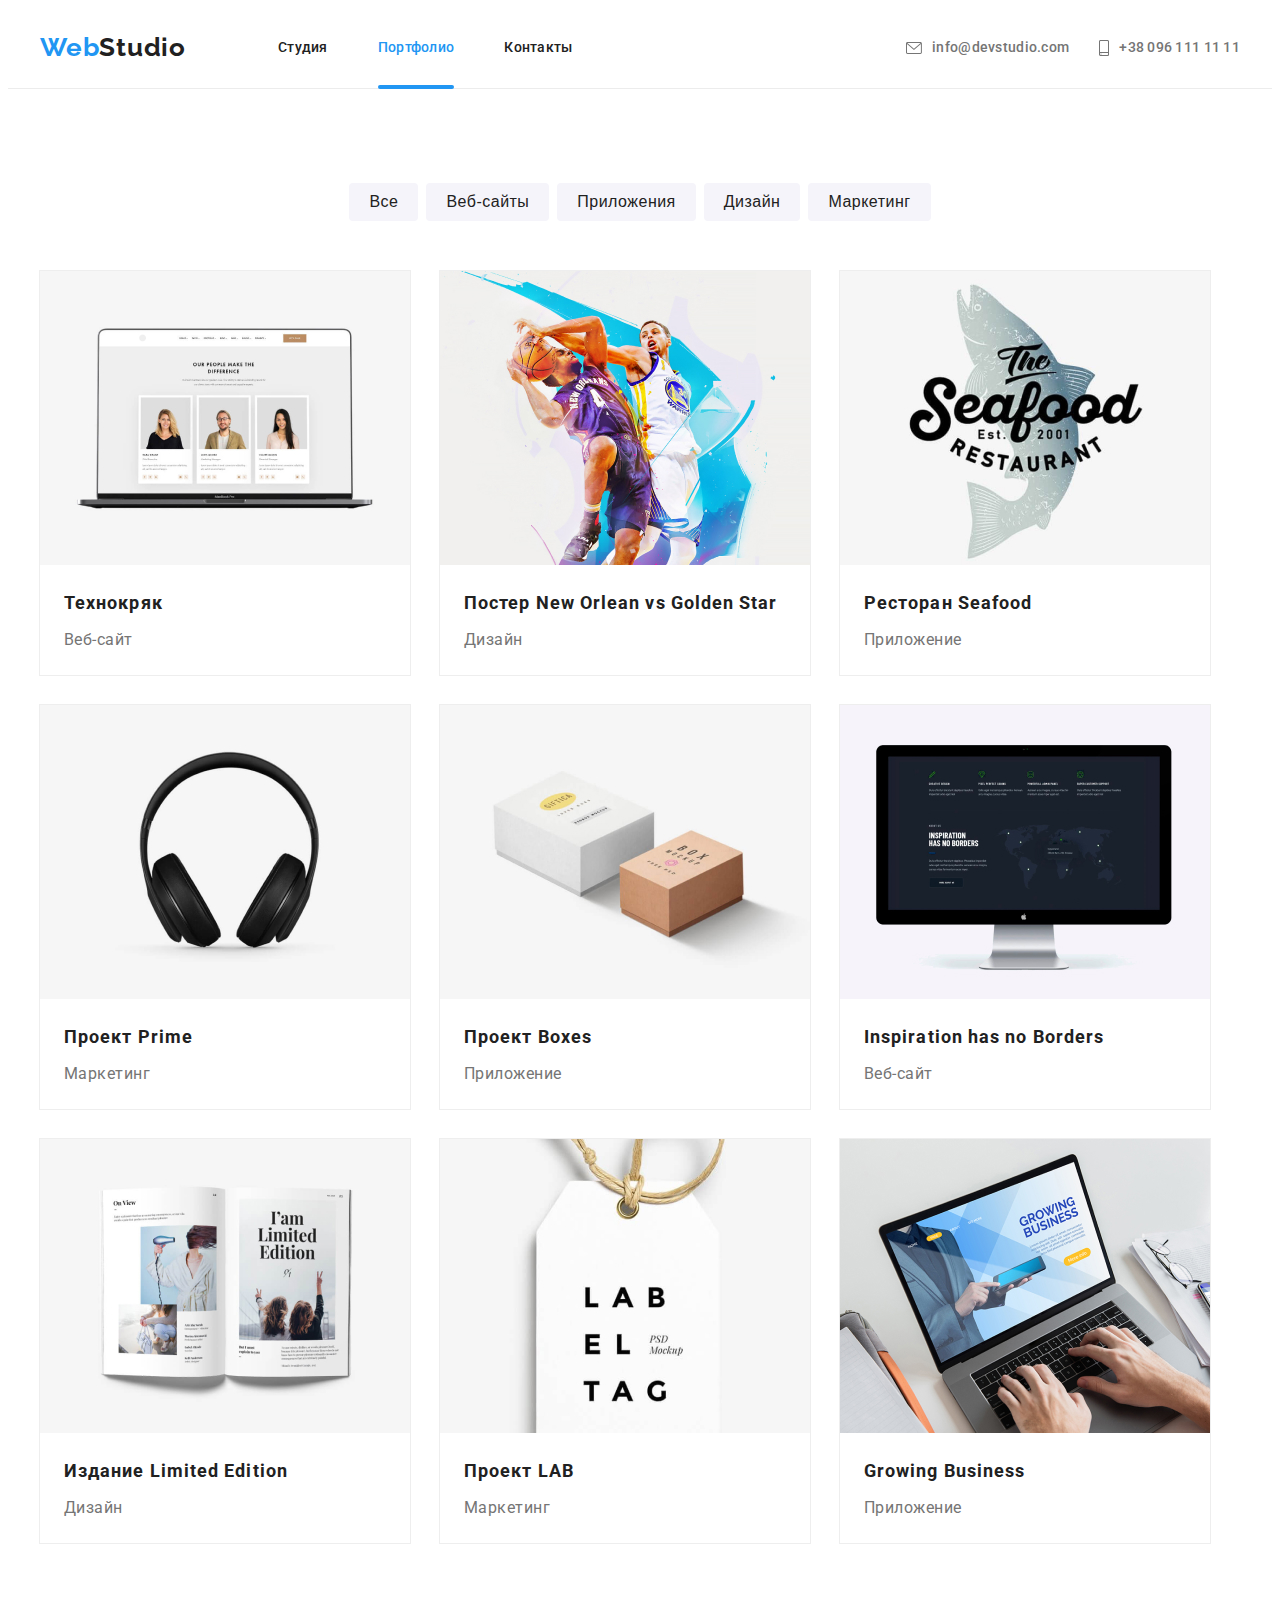
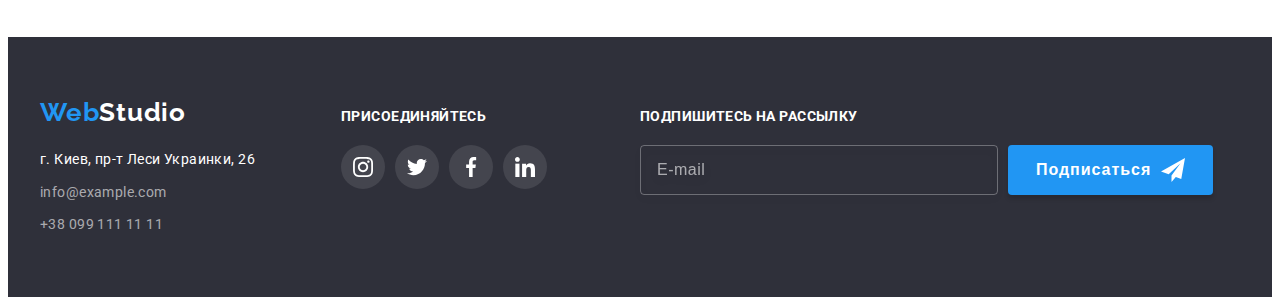
==== portfolio.html @ 3a0b06a1 "Переносит все файлы из предыдущего ДЗ" ====
<!DOCTYPE html>
<html lang="en">
  <head>
    <meta charset="UTF-8" />
    <meta name="viewport" content="width=device-width, initial-scale=1.0" />
    <title>Portfolio</title>
    <link
      rel="stylesheet"
      href="https://cdnjs.cloudflare.com/ajax/libs/modern-normalize/1.0.0/modern-normalize.min.css"
      integrity="sha512-ISS7cAi1PEhQ8jnbJpJZMd29NlhNj4AWYyLOSp2CE/CsHxTCu+r+t0D2yoJudVrd0/8fTVPUVDzY5Tvli75u/g=="
      crossorigin="anonymous"
    />
    <link rel="preconnect" href="https://fonts.gstatic.com" />
    <link
      href="https://fonts.googleapis.com/css2?family=Raleway:wght@700&family=Roboto:wght@400;500;700;900&display=swap"
      rel="stylesheet"
    />
    <link rel="stylesheet" href="./css/styles.css" />
  </head>
  <body>
    <header class="header">
      <div class="conteiner">
        <nav class="navigation">
          <a class="logo link" lang="en" href="index.html">
            <span class="logo-color">Web</span>Studio
          </a>
          <ul class="navigation-list list">
            <li class="navigation-list-item">
              <a class="navigation-list-link link" href="./index.html"
                >Студия</a
              >
            </li>
            <li class="navigation-list-item">
              <a class="navigation-list-link current link" href="#"
                >Портфолио</a
              >
            </li>
            <li class="navigation-list-item">
              <a class="navigation-list-link link" href="#">Контакты</a>
            </li>
          </ul>
        </nav>
        <ul class="contacts-list list">
          <li class="contacts-list-item">
            <a class="head-contacts link" href="mailto:info@devstudio.com">
              <svg width="16" height="12" class="icon-mail">
                <use href="./images/sprite-svg/sprite.svg#icon-mail"></use>
              </svg>
              info@devstudio.com</a
            >
          </li>
          <li class="contacts-list-item">
            <a class="head-contacts link" href="tel:+380961111111">
              <svg width="10" height="16" class="icon-smartphone">
                <use
                  href="./images/sprite-svg/sprite.svg#icon-smartphone"
                ></use>
              </svg>
              +38 096 111 11 11</a
            >
          </li>
        </ul>
      </div>
    </header>
    <main>
      <!-- Portfolio section -->
      <section class="section-portfolio">
        <div class="conteiner">
          <!-- Filter list -->
          <h1 class="visually-hidden">Фильтр</h1>
          <ul class="btn-list list">
            <li class="btn-item">
              <button class="modal-btn" type="button">Все</button>
            </li>
            <li class="btn-item">
              <button class="modal-btn" type="button">Веб-сайты</button>
            </li>
            <li class="btn-item">
              <button class="modal-btn" type="button">Приложения</button>
            </li>
            <li class="btn-item">
              <button class="modal-btn" type="button">Дизайн</button>
            </li>
            <li class="btn-item">
              <button class="modal-btn" type="button">Маркетинг</button>
            </li>
          </ul>
          <!-- Portfolio list -->
          <h2 class="visually-hidden">Портфолио</h2>
          <ul class="portfolio-list list">
            <li class="portfolio-list-item">
              <a class="portfolio-list-link link" href="#">
                <div class="thumb">
                  <img
                    class="portfolio-list-img"
                    src="./images/Portfolio/технокряк.jpg"
                    alt="изображение сайта на десктопе"
                    width="370"
                    height="294"
                  />
                  <p class="thumb-text">
                    Технокряк это современная площадка распространения
                    коронавируса. Компании используют эту платформу для
                    цифрового шпионажа и атак на защищённые сервера конкурентов.
                  </p>
                </div>
                <div class="cards-title">
                  <h3 class="portfolio-list-title">Технокряк</h3>
                  <p class="portfolio-list-text">Веб-сайт</p>
                </div>
              </a>
            </li>
            <li class="portfolio-list-item">
              <a class="portfolio-list-link link" href="#">
                <div class="thumb">
                  <img
                    class="portfolio-list-img"
                    src="./images/Portfolio/new-orlean-vs-golden-star.jpg"
                    alt="два баскетболиста в прыжке за мяч"
                    width="370"
                    height="294"
                  />
                  <p class="thumb-text">
                    Технокряк это современная площадка распространения
                    коронавируса. Компании используют эту платформу для
                    цифрового шпионажа и атак на защищённые сервера конкурентов.
                  </p>
                </div>
                <div class="cards-title">
                  <h3 class="portfolio-list-title">
                    Постер New Orlean vs Golden Star
                  </h3>
                  <p class="portfolio-list-text">Дизайн</p>
                </div>
              </a>
            </li>
            <li class="portfolio-list-item">
              <a class="portfolio-list-link link" href="#">
                <div class="thumb">
                  <img
                    class="portfolio-list-img"
                    src="./images/Portfolio/seafood.jpg"
                    alt="логотип ресторана морской еды"
                    width="370"
                    height="294"
                  />
                  <p class="thumb-text">
                    Технокряк это современная площадка распространения
                    коронавируса. Компании используют эту платформу для
                    цифрового шпионажа и атак на защищённые сервера конкурентов.
                  </p>
                </div>
                <div class="cards-title">
                  <h3 class="portfolio-list-title">Ресторан Seafood</h3>
                  <p class="portfolio-list-text">Приложение</p>
                </div>
              </a>
            </li>
            <li class="portfolio-list-item">
              <a class="portfolio-list-link link" href="#">
                <div class="thumb">
                  <img
                    class="portfolio-list-img"
                    src="./images/Portfolio/prime.jpg"
                    alt="наушники"
                    width="370"
                    height="294"
                  />
                  <p class="thumb-text">
                    Технокряк это современная площадка распространения
                    коронавируса. Компании используют эту платформу для
                    цифрового шпионажа и атак на защищённые сервера конкурентов.
                  </p>
                </div>
                <div class="cards-title">
                  <h3 class="portfolio-list-title">Проект Prime</h3>
                  <p class="portfolio-list-text">Маркетинг</p>
                </div>
              </a>
            </li>
            <li class="portfolio-list-item">
              <a class="portfolio-list-link link" href="#">
                <div class="thumb">
                  <img
                    class="portfolio-list-img"
                    src="./images/Portfolio/boxes.jpg"
                    alt="две коробочки"
                    width="370"
                    height="294"
                  />
                  <p class="thumb-text">
                    Технокряк это современная площадка распространения
                    коронавируса. Компании используют эту платформу для
                    цифрового шпионажа и атак на защищённые сервера конкурентов.
                  </p>
                </div>
                <div class="cards-title">
                  <h3 class="portfolio-list-title">Проект Boxes</h3>
                  <p class="portfolio-list-text">Приложение</p>
                </div>
              </a>
            </li>
            <li class="portfolio-list-item">
              <a class="portfolio-list-link link" href="#">
                <div class="thumb">
                  <img
                    class="portfolio-list-img"
                    src="./images/Portfolio/inspiration-has-no-borders.jpg"
                    alt="монитор компьютера"
                    width="370"
                    height="294"
                  />
                  <p class="thumb-text">
                    Технокряк это современная площадка распространения
                    коронавируса. Компании используют эту платформу для
                    цифрового шпионажа и атак на защищённые сервера конкурентов.
                  </p>
                </div>
                <div class="cards-title">
                  <h3 class="portfolio-list-title">
                    Inspiration has no Borders
                  </h3>
                  <p class="portfolio-list-text">Веб-сайт</p>
                </div>
              </a>
            </li>
            <li class="portfolio-list-item">
              <a class="portfolio-list-link link" href="#">
                <div class="thumb">
                  <img
                    class="portfolio-list-img"
                    src="./images/Portfolio/limited-edition.jpg"
                    alt="открытый журнал"
                    width="370"
                    height="294"
                  />
                  <p class="thumb-text">
                    Технокряк это современная площадка распространения
                    коронавируса. Компании используют эту платформу для
                    цифрового шпионажа и атак на защищённые сервера конкурентов.
                  </p>
                </div>
                <div class="cards-title">
                  <h3 class="portfolio-list-title">Издание Limited Edition</h3>
                  <p class="portfolio-list-text">Дизайн</p>
                </div>
              </a>
            </li>
            <li class="portfolio-list-item">
              <a class="portfolio-list-link link" href="#">
                <div class="thumb">
                  <img
                    class="portfolio-list-img"
                    src="./images/Portfolio/lab.jpg"
                    alt="табличка с названием проекта"
                    width="370"
                    height="294"
                  />
                  <p class="thumb-text">
                    Технокряк это современная площадка распространения
                    коронавируса. Компании используют эту платформу для
                    цифрового шпионажа и атак на защищённые сервера конкурентов.
                  </p>
                </div>
                <div class="cards-title">
                  <h3 class="portfolio-list-title">Проект LAB</h3>
                  <p class="portfolio-list-text">Маркетинг</p>
                </div>
              </a>
            </li>
            <li class="portfolio-list-item">
              <a class="portfolio-list-link link" href="#">
                <div class="thumb">
                  <img
                    class="portfolio-list-img"
                    src="./images/Portfolio/growing-business.jpg"
                    alt="мужчина печатает на клавиатуре ноутбука"
                    width="370"
                    height="294"
                  />
                  <p class="thumb-text">
                    Технокряк это современная площадка распространения
                    коронавируса. Компании используют эту платформу для
                    цифрового шпионажа и атак на защищённые сервера конкурентов.
                  </p>
                </div>
                <div class="cards-title">
                  <h3 class="portfolio-list-title">Growing Business</h3>
                  <p class="portfolio-list-text">Приложение</p>
                </div>
              </a>
            </li>
          </ul>
        </div>
      </section>
    </main>
    <!-- Contacts info -->
    <footer class="footer">
      <div class="conteiner">
        <div class="footer-contacts">
          <a class="footer-logo link" lang="en" href="index.html">
            <span class="logo-color">Web</span>Studio
          </a>
          <address class="footer-address">
            <ul class="address-list list">
              <li class="address-item">
                <a
                  class="address-map link"
                  href="https://goo.gl/maps/zDSShLqWRXgAwJdu6"
                  target="_blank"
                  >г. Киев, пр-т Леси Украинки, 26</a
                >
              </li>
              <li class="address-item">
                <a class="footer-contacts link" href="mailto:info@devstudio.com"
                  >info@example.com</a
                >
              </li>
              <li class="address-item">
                <a class="footer-contacts link" href="tel:+380961111111"
                  >+38 099 111 11 11</a
                >
              </li>
            </ul>
          </address>
        </div>
        <div class="footer-social">
          <p class="social-title">Присоединяйтесь</p>
          <ul class="social-list list">
            <li class="social-list-item">
              <a class="social-list-link link" href="#">
                <svg class="social-list-icon social-dark-theme">
                  <use
                    href="./images/sprite-svg/sprite.svg#icon-instagram"
                  ></use>
                </svg>
              </a>
            </li>
            <li class="social-list-item">
              <a class="social-list-link link" href="#">
                <svg class="social-list-icon social-dark-theme">
                  <use href="./images/sprite-svg/sprite.svg#icon-twitter"></use>
                </svg>
              </a>
            </li>
            <li class="social-list-item">
              <a class="social-list-link link" href="#">
                <svg class="social-list-icon social-dark-theme">
                  <use
                    href="./images/sprite-svg/sprite.svg#icon-facebook"
                  ></use>
                </svg>
              </a>
            </li>
            <li class="social-list-item">
              <a class="social-list-link link" href="#">
                <svg class="social-list-icon social-dark-theme">
                  <use
                    href="./images/sprite-svg/sprite.svg#icon-linkedin"
                  ></use>
                </svg>
              </a>
            </li>
          </ul>
        </div>
        <div class="footer-submit">
          <p class="submit-title">Подпишитесь на рассылку</p>
          <form action="#" class="footer-submit-form">
            <input
              type="email"
              placeholder="E-mail"
              class="footer-submit-input"
            /><button class="footer-btn" type="submit">
              Подписаться
              <svg width="24" height="24" class="submit-icon">
                <use href="./images/sprite-svg/sprite.svg#icon-send"></use>
              </svg>
            </button>
          </form>
        </div>
      </div>
    </footer>
  </body>
</html>
---- css/styles.css ----
:root {
  --primery-text-color: #757575;
  --title-color: #212121;
  --secondary-color: #2196f3;
  --background-color: #2f303a;
  --secondary-background-color: #f5f4fa;
  --background-card-color: #ffffff;
  --background-hero-color: #c4c4c4;
  --social-icon-light-color: #afb1b8;
  --light-icon-color: #ffffff;
  --time-hover: 250ms;
}

h1,
h2,
h3,
h4,
h5,
h6,
p {
  margin: 0;
}

ul,
ol {
  margin: 0;
  padding: 0;
}

img {
  display: block;
}

.link {
  text-decoration: none;
}

.list {
  list-style: none;
}

address {
  font-style: normal;
}

body {
  font-family: 'Roboto', sans-serif;
  font-size: 14px;
  color: var(--primery-text-color);
}

.conteiner {
  width: 1200px;
  padding-right: 15px;
  padding-left: 15px;
  margin: 0 auto;
}

/* ============= modal window =============*/

.backdrop {
  position: fixed;
  top: 0;
  left: 0;
  width: 100%;
  height: 100%;
  background: rgba(0, 0, 0, 0.2);

  opacity: 1;
  visibility: visible;
  transition: opacity var(--time-hover) cubic-bezier(0.4, 0, 0.2, 1),
    visibility var(--time-hover) cubic-bezier(0.4, 0, 0.2, 1);
}

.backdrop.is-hidden {
  opacity: 0;
  pointer-events: none;
  visibility: hidden;
}

.backdrop.is-hidden .modal {
  transform: translate(-50%, -50%) scale(0.5);
}

.modal {
  position: absolute;
  top: 50%;
  left: 50%;
  transform: translate(-50%, -50%) scale(1);
  transition: transform var(--time-hover) cubic-bezier(0.4, 0, 0.2, 1);

  min-width: 528px;
  min-height: 580px;
  padding: 40px;

  background: var(--background-card-color);
  box-shadow: 0px 1px 3px rgba(0, 0, 0, 0.12), 0px 1px 1px rgba(0, 0, 0, 0.14),
    0px 2px 1px rgba(0, 0, 0, 0.2);
  border-radius: 4px;
}

.modal-close {
  position: absolute;
  width: 30px;
  height: 30px;
  top: 8px;
  right: 8px;
  background: transparent;
  border: 1px solid rgba(0, 0, 0, 0.1);
  border-radius: 50%;
  cursor: pointer;
}

.modal-close:hover .modal-icon,
.modal-close:focus .modal-icon {
  fill: var(--secondary-color);
}

.modal-icon {
  position: absolute;
  top: 50%;
  left: 50%;
  transform: translate(-50%, -50%);
  fill: #000000;

  transition: fill var(--time-hover) cubic-bezier(0.4, 0, 0.2, 1);
}

.modal-form {
  display: flex;
  flex-direction: column;
}

.modal-title {
  margin-bottom: 12px;
  font-weight: 700;
  font-size: 20px;
  line-height: 1.15;
  text-align: center;
  letter-spacing: 0.03em;
  color: var(--title-color);
}
.modal-form-container {
  display: flex;
  flex-direction: column;
  position: relative;
  margin-bottom: 10px;
}

.modal-label {
  margin-bottom: 4px;
  font-weight: 400;
  font-size: 12px;
  line-height: 1.17;
  letter-spacing: 0.01em;
  color: var(--primery-text-color);
}

.modal-input:hover + .modal-form-icon,
.modal-input:focus + .modal-form-icon {
  fill: var(--secondary-color);
  cursor: pointer;
}

.modal-box {
  position: relative;
}

.modal-box:hover,
.modal-box:focus {
  fill: var(--secondary-color);
  cursor: pointer;
}

/* .modal-input:hover + .modal-form-icon,
.modal-input:focus + .modal-form-icon {
  fill: var(--secondary-color);
  cursor: pointer;
} */

.modal-input:hover,
.modal-input:focus {
  border-color: var(--secondary-color);
  cursor: pointer;
}

.modal-input {
  outline: none;
  width: 100%;
  border: 1px solid rgba(33, 33, 33, 0.2);
  box-sizing: border-box;
  border-radius: 4px;
  padding-top: 11px;
  padding-bottom: 11px;
  padding-left: 42px;

  transition: border-color var(--time-hover) cubic-bezier(0.4, 0, 0.2, 1);
}

.modal-form-icon {
  position: absolute;
  top: 50%;
  left: 12px;
  transform: translateY(-50%);
  pointer-events: none;

  transition: fill var(--time-hover) cubic-bezier(0.4, 0, 0.2, 1);
}

.modal-textarea {
  outline: none;
  padding: 12px 16px;
  margin-bottom: 20px;
  resize: none;
  height: 120px;
  border: 1px solid rgba(33, 33, 33, 0.2);
  box-sizing: border-box;
  border-radius: 4px;
  overflow: scroll;

  transition: border-color var(--time-hover) cubic-bezier(0.4, 0, 0.2, 1);
}

.modal-textarea::placeholder {
  font-weight: 400;
  font-size: 12px;
  line-height: 1.17;
  letter-spacing: 0.01em;
  color: rgba(117, 117, 117, 0.5);

  transition: color var(--time-hover) cubic-bezier(0.4, 0, 0.2, 1);
}

.modal-textarea:hover,
.modal-textarea:focus {
  border-color: var(--secondary-color);
  cursor: pointer;
}

.modal-textarea:hover::placeholder,
.modal-textarea:focus::placeholder {
  color: var(--secondary-color);
}

.conteiner-checkbox {
  display: flex;
  align-items: center;
  margin-right: auto;
  margin-bottom: 30px;
  margin-left: auto;
}

.checkbox-label {
  display: flex;
  align-items: center;
  font-weight: 400;
  font-size: 14px;
  line-height: 1.71;
  letter-spacing: 0.03em;
  color: var(--primery-text-color);
}

.checkbox-label:hover {
  cursor: pointer;
}

.checkbox-label:focus-within .checkbox-input:checked {
  background-color: var(--secondary-color);
  background-image: url('../images/sprite-svg/icon-check.svg');
  background-repeat: no-repeat;
  background-position: 50% 50%;
  background-origin: border-box;
  border-color: transparent;
}

.checkbox-label:hover .checkbox-icon,
.checkbox-label:focus-within .checkbox-icon {
  border: 2px solid var(--secondary-color);
  cursor: pointer;
}

.checkbox-input {
  position: absolute;
  width: 1px;
  height: 1px;
  margin: -1px;
  border: 0;
  padding: 0;
  clip: rect(0 0 0 0);
  overflow: hidden;
}

.checkbox-icon {
  display: inline-block;
  width: 16px;
  height: 15px;
  margin-right: 7px;
  border: 2px solid #000000;
  box-sizing: border-box;
  border-radius: 2px;
  background-image: none;

  transition: background-color var(--time-hover) cubic-bezier(0.4, 0, 0.2, 1),
    border-color var(--time-hover) cubic-bezier(0.4, 0, 0.2, 1),
    background-image var(--time-hover) cubic-bezier(0.4, 0, 0.2, 1);
}

.checkbox-input:checked + .checkbox-icon {
  background-color: var(--secondary-color);
  background-image: url('../images/sprite-svg/icon-check.svg');
  background-repeat: no-repeat;
  background-position: 50% 50%;
  background-origin: border-box;
  border-color: transparent;
}

.checkbox-link {
  color: var(--secondary-color);
}

.submit-btn {
  min-width: 200px;
  min-height: 50px;
  margin-right: auto;
  margin-left: auto;
  padding: 10px 52px;
  background: var(--secondary-color);
  box-shadow: 0px 4px 4px rgba(0, 0, 0, 0.15);
  border-radius: 4px;
  border: none;

  font-weight: 700;
  font-size: 16px;
  line-height: 1.87;
  text-align: center;
  letter-spacing: 0.06em;
  color: var(--light-icon-color);

  transition: background-color var(--time-hover) cubic-bezier(0.4, 0, 0.2, 1);
}

.submit-btn:hover,
.submit-btn:focus {
  background-color: #188ce8;
  cursor: pointer;
}

/* ============= end modal window =============*/

/* ============= header =============*/

.header .conteiner {
  display: flex;
}

.header {
  border-bottom: 1px solid #ececec;
}

.logo {
  margin-right: 92px;
  padding-top: 24px;
  padding-bottom: 25px;

  font-family: 'Raleway', sans-serif;
  font-weight: 700;
  font-size: 26px;
  line-height: 1.19;
  letter-spacing: 0.03em;
  color: var(--title-color);
}

.logo:hover,
.logo:focus {
  opacity: 0.5;
}

.logo-color,
.head-contacts:hover,
.head-contacts:focus,
.navigation-list-link:hover,
.navigation-list-link:focus {
  color: var(--secondary-color);
}

.head-contacts:hover .icon-mail,
.head-contacts:focus .icon-mail {
  fill: var(--secondary-color);
}

.head-contacts:hover .icon-smartphone,
.head-contacts:focus .icon-smartphone {
  fill: var(--secondary-color);
}

.navigation {
  display: flex;
  align-items: center;
}

.navigation-list {
  display: flex;
  align-items: center;
}

.contacts-list {
  display: flex;
  align-items: center;
  margin-left: auto;
}

.navigation-list-item:not(:last-child) {
  display: flex;
  margin-right: 50px;
}
.contacts-list-item:not(:last-child) {
  margin-right: 30px;
}

.navigation-list-link {
  display: block;
  padding-top: 32px;
  padding-bottom: 32px;
  font-weight: 500;
  line-height: 1.14;
  letter-spacing: 0.02em;
  color: var(--title-color);

  transition: color var(--time-hover) cubic-bezier(0.4, 0, 0.2, 1);
}

.head-contacts {
  display: flex;
  align-items: center;
  padding-top: 32px;
  padding-bottom: 32px;
  font-weight: 500;
  line-height: 1.14;
  letter-spacing: 0.02em;
  color: var(--primery-text-color);
  fill: currentColor;

  transition: color var(--time-hover) cubic-bezier(0.4, 0, 0.2, 1);
}

.icon-mail {
  display: flex;
  margin-right: 10px;

  transition: fill var(--time-hover) cubic-bezier(0.4, 0, 0.2, 1);
}

.icon-smartphone {
  display: flex;
  margin-right: 10px;

  transition: fill var(--time-hover) cubic-bezier(0.4, 0, 0.2, 1);
}

.current {
  position: relative;
  color: var(--secondary-color);
}

.current::after {
  display: block;
  position: absolute;
  bottom: -1px;
  content: '';
  width: 100%;
  height: 4px;

  background: var(--secondary-color);
  border-radius: 2px;
}
/* ============= end header =============*/

/* ============= hero =============*/

.section-hero .conteiner {
  display: flex;
  flex-direction: column;
  align-items: center;
  padding-top: 200px;
  padding-bottom: 200px;
}

.section-hero {
  max-width: 1600px;
  margin: 0 auto;
  background-color: var(--background-hero-color);
  background-image: linear-gradient(
      rgba(47, 48, 58, 0.4),
      rgba(47, 48, 58, 0.4)
    ),
    url(../images/Hero/hero.jpg);

  background-repeat: no-repeat;
  background-position: center;
  background-size: cover;
}
.hero-title {
  max-width: 710px;
  font-weight: 900;
  font-size: 44px;
  line-height: 1.36;
  text-align: center;
  letter-spacing: 0.06em;
  text-transform: uppercase;
  color: #ffffff;
  margin-bottom: 30px;
}

.hero-btn {
  min-width: 200px;
  background-color: var(--secondary-color);
  box-shadow: 0px 4px 4px rgba(0, 0, 0, 0.15);
  border: none;
  border-radius: 4px;
  padding: 10px 30px;

  font-weight: 700;
  font-size: 16px;
  line-height: 1.87;
  text-align: center;
  letter-spacing: 0.06em;
  color: #ffffff;

  transition: background-color var(--time-hover) cubic-bezier(0.4, 0, 0.2, 1);
}

.hero-btn:hover,
.hero-btn:focus {
  background-color: #188ce8;
  cursor: pointer;
}
/* ============= end hero =============*/

/* ============= info =============*/

.section-info {
  padding-top: 94px;
  padding-bottom: 94px;
}

.visually-hidden {
  position: absolute;
  width: 1px;
  height: 1px;
  margin: -1px;
  border: 0;
  padding: 0;
  clip: rect(0 0 0 0);
  overflow: hidden;
}

.info-list {
  display: flex;
}

.info-item {
  max-width: 270px;
}

.info-item:not(:last-child) {
  margin-right: 30px;
}

.info-icon {
  display: flex;
  justify-content: center;
  padding-top: 25px;
  padding-bottom: 25px;
  background: var(--secondary-background-color);
  border-radius: 4px;
  margin-bottom: 30px;
}

.info-item-title {
  margin-bottom: 10px;
  font-weight: 700;
  font-size: 14px;
  line-height: 1.14;
  letter-spacing: 0.03em;
  text-transform: uppercase;
  color: var(--title-color);
}

.info-item-text {
  font-weight: 400;
  line-height: 1.71;
  letter-spacing: 0.03em;
}
/* ============= end info =============*/

/* ============= what we are doing =============*/

.section-we-doing {
  padding-bottom: 94px;
}

.we-doing-title {
  font-weight: 700;
  font-size: 36px;
  line-height: 1.17;
  text-align: center;
  letter-spacing: 0.03em;
  color: var(--title-color);
  margin-bottom: 50px;
}

.we-doing-list {
  display: flex;
  justify-content: space-between;
}

.we-doing-item {
  position: relative;
}

.we-doing-text {
  position: absolute;
  display: block;
  bottom: 0;
  width: 100%;
  padding-top: 27px;
  padding-bottom: 27px;
  font-weight: 700;
  font-size: 14px;
  line-height: 1.14;
  text-align: center;
  letter-spacing: 0.03em;
  text-transform: uppercase;
  background: rgba(47, 48, 58, 0.8);

  color: var(--light-icon-color);
}

/* ============= end what we are doing =============*/

/* ============= our team =============*/

.section-team {
  padding-top: 94px;
  padding-bottom: 94px;
  background-color: var(--secondary-background-color);
}

.team-title {
  font-weight: 700;
  font-size: 36px;
  line-height: 1.17;
  text-align: center;
  letter-spacing: 0.03em;
  color: var(--title-color);
  margin-bottom: 50px;
}

.team-list {
  display: flex;
  justify-content: space-between;
}

.team-item {
  background-color: var(--background-card-color);
  box-shadow: 0px 1px 3px rgba(0, 0, 0, 0.12), 0px 1px 1px rgba(0, 0, 0, 0.14),
    0px 2px 1px rgba(0, 0, 0, 0.2);
  border-radius: 0px 0px 4px 4px;
}

.team-img {
  margin-bottom: 30px;
}

.team-name {
  font-weight: 500;
  font-size: 16px;
  line-height: 1.19;
  text-align: center;
  letter-spacing: 0.03em;
  color: var(--title-color);
  margin-bottom: 10px;
}

.team-profession {
  font-weight: 400;
  font-size: 16px;
  line-height: 1.19;
  text-align: center;
  letter-spacing: 0.03em;
  margin-bottom: 16px;
}

.social-light-theme {
  fill: var(--social-icon-light-color);
}

.team-list .social-list {
  display: flex;
  justify-content: center;
  margin-bottom: 30px;
}

/* ============= end our team =============*/

/* ============= regular customers =============*/

.section-customers {
  padding-top: 94px;
  padding-bottom: 94px;
}

.customers-list {
  display: flex;
}
.customers-title {
  margin-bottom: 50px;
  font-weight: 700;
  font-size: 36px;
  line-height: 1.17;
  text-align: center;
  letter-spacing: 0.03em;
  color: var(--title-color);
}

.customers-link {
  display: flex;
  justify-content: center;
  align-items: center;
  width: 170px;
  height: 90px;

  border: 1px solid var(--social-icon-light-color);
  border-radius: 4px;

  transition: border-color var(--time-hover) cubic-bezier(0.4, 0, 0.2, 1);
}

.customers-link-pic {
  display: block;
  fill: var(--social-icon-light-color);

  transition: fill var(--time-hover) cubic-bezier(0.4, 0, 0.2, 1);
}

.customers-item:not(:last-child) {
  margin-right: 30px;
}

.customers-link:hover,
.customers-link:focus {
  border-color: var(--secondary-color);
  cursor: pointer;
}

.customers-link:hover .customers-link-pic,
.customers-link:focus .customers-link-pic {
  fill: var(--secondary-color);
}

/* ============= end regular customers =============*/

/* ============= contacts info =============*/

.footer .conteiner {
  display: flex;
  align-items: baseline;
}

.footer-contacts {
  display: flex;
  flex-direction: column;
  margin-right: 70px;
  width: 231px;
}

.footer {
  background-color: var(--background-color);
  padding-top: 60px;
  padding-bottom: 60px;
}

.footer-logo {
  font-family: 'Raleway', sans-serif;
  font-weight: 700;
  font-size: 26px;
  line-height: 1.19;
  letter-spacing: 0.03em;
  color: var(--light-icon-color);
  margin-bottom: 20px;
}

.footer-logo:hover,
.footer-logo:focus {
  opacity: 0.5;
}

.address-item:not(:last-child) {
  margin-bottom: 9px;
}

.address-map {
  font-weight: 400;
  line-height: 1.71;
  letter-spacing: 0.03em;
  color: var(--light-icon-color);

  transition: color var(--time-hover) cubic-bezier(0.4, 0, 0.2, 1);
}

.address-map:hover,
.address-map:focus {
  color: var(--secondary-color);
}

.footer-contacts {
  flex-shrink: 0;
  font-weight: 400;
  line-height: 1.71;
  letter-spacing: 0.03em;
  color: rgba(255, 255, 255, 0.6);

  transition: color var(--time-hover) cubic-bezier(0.4, 0, 0.2, 1);
}

.footer-contacts:hover,
.footer-contacts:focus {
  color: var(--secondary-color);
}

.footer-social {
  display: flex;
  flex-direction: column;
  margin-right: 93px;
}

.social-title,
.submit-title {
  margin-bottom: 20px;
  font-weight: 700;
  line-height: 1.14;
  letter-spacing: 0.03em;
  text-transform: uppercase;
  color: var(--light-icon-color);
}

.social-list {
  display: flex;
  align-items: flex-start;
}

.social-list-item:not(:last-child) {
  margin-right: 10px;
}

.social-list-link {
  display: flex;
  justify-content: center;
  align-items: center;
  width: 44px;
  height: 44px;
  background: rgba(255, 255, 255, 0.1);
  border-radius: 50%;
  cursor: pointer;

  transition: background-color var(--time-hover) cubic-bezier(0.4, 0, 0.2, 1);
}

.social-list-link:hover,
.social-list-link:focus {
  background-color: var(--secondary-color);
}

.social-list-icon {
  width: 20px;
  height: 20px;

  transition: fill var(--time-hover) cubic-bezier(0.4, 0, 0.2, 1);
}

.social-dark-theme {
  fill: var(--light-icon-color);
}

.social-list-link:hover .social-list-icon,
.social-list-link:focus .social-list-icon {
  fill: var(--light-icon-color);
}

.footer-submit {
  display: flex;
  flex-direction: column;
}

.footer-submit-form {
  display: flex;
}

.footer-submit-input {
  margin-right: 10px;
  border: 1px solid rgba(255, 255, 255, 0.3);
  box-sizing: border-box;
  filter: drop-shadow(0px 4px 4px rgba(0, 0, 0, 0.15));
  border-radius: 4px;
  background-color: inherit;
  padding-top: 15px;
  padding-bottom: 15px;
  padding-left: 16px;
  width: 358px;
  height: 50px;

  font-weight: 400;
  font-size: 16px;
  line-height: 1.25;
  letter-spacing: 0.03em;
  color: var(--light-icon-color);
}

.footer-submit-input::placeholder {
  font-weight: 400;
  font-size: 16px;
  line-height: 1.25;
  letter-spacing: 0.03em;
  color: rgba(255, 255, 255, 0.6);
}

.footer-btn {
  display: flex;
  align-items: center;
  min-width: 200px;
  background-color: var(--secondary-color);
  box-shadow: 0px 4px 4px rgba(0, 0, 0, 0.15);
  border: none;
  border-radius: 4px;
  padding: 10px 28px;

  font-weight: 700;
  font-size: 16px;
  line-height: 1.87;
  text-align: center;
  letter-spacing: 0.06em;
  color: #ffffff;

  transition: background-color var(--time-hover) cubic-bezier(0.4, 0, 0.2, 1);
}

.footer-btn:hover,
.footer-btn:focus {
  background-color: #188ce8;
  cursor: pointer;
}

.submit-icon {
  fill: currentColor;
  margin-left: 10px;
}

/* ============= end contacts info =============*/

/* ============= portfolio section =============*/

.section-portfolio {
  padding-top: 94px;
  padding-bottom: 94px;
}

/* ============= end portfolio section =============*/

/* ============= filter list =============*/

.btn-list {
  display: flex;
  justify-content: center;
  margin-bottom: 50px;
}

.modal-btn {
  background: var(--secondary-background-color);
  border-radius: 4px;
  font-weight: 500;
  font-size: 16px;
  line-height: 1.62;
  text-align: center;
  letter-spacing: 0.03em;
  color: var(--title-color);
  border: none;
  padding: 6px 20px;

  transition: color var(--time-hover) cubic-bezier(0.4, 0, 0.2, 1),
    background-color var(--time-hover) cubic-bezier(0.4, 0, 0.2, 1);
}

.btn-item:not(:last-child) {
  margin-right: 8px;
}

.modal-btn:hover,
.modal-btn:focus {
  color: var(--light-icon-color);
  background-color: var(--secondary-color);
  cursor: pointer;
}
/* ============= end filter list =============*/

/* ============= portfolio list =============*/

.portfolio-list {
  display: flex;
  flex-wrap: wrap;
  margin: -15px;
}

.portfolio-list-item {
  display: flex;
  margin: 15px;
  outline: 1px solid #eeeeee;
}

.portfolio-list-link {
  transition: box-shadow var(--time-hover) cubic-bezier(0.4, 0, 0.2, 1);
}

.portfolio-list-link:hover,
.portfolio-list-link:focus {
  box-shadow: 0px 1px 1px rgba(0, 0, 0, 0.12), 0px 4px 4px rgba(0, 0, 0, 0.06),
    1px 4px 6px rgba(0, 0, 0, 0.16);
}

.thumb {
  position: relative;
  overflow: hidden;
}

.thumb-text {
  position: absolute;
  padding: 63px 24px;
  bottom: 0;

  width: 100%;
  height: 100%;
  font-weight: 400;
  font-size: 18px;
  line-height: 1.56;
  letter-spacing: 0.03em;
  overflow: scroll;

  background: rgba(33, 150, 243, 0.9);
  color: var(--light-icon-color);
  transform: translateY(100%);
  transition: transform var(--time-hover) cubic-bezier(0.4, 0, 0.2, 1);
}

.portfolio-list-link:hover .thumb-text,
.portfolio-list-link:focus .thumb-text {
  transform: translateY(0);
}

.portfolio-list-title {
  font-weight: 700;
  font-size: 18px;
  line-height: 2;
  letter-spacing: 0.06em;
  color: var(--title-color);
  margin-bottom: 4px;
}

.portfolio-list-text {
  font-weight: 400;
  font-size: 16px;
  line-height: 1.87;
  letter-spacing: 0.03em;
  color: var(--primery-text-color);
}

.cards-title {
  padding: 20px 24px;
}
/* ============= end portfolio list =============*/

/* ============= =============*/
/* ============= =============*/
/* ============= =============*/
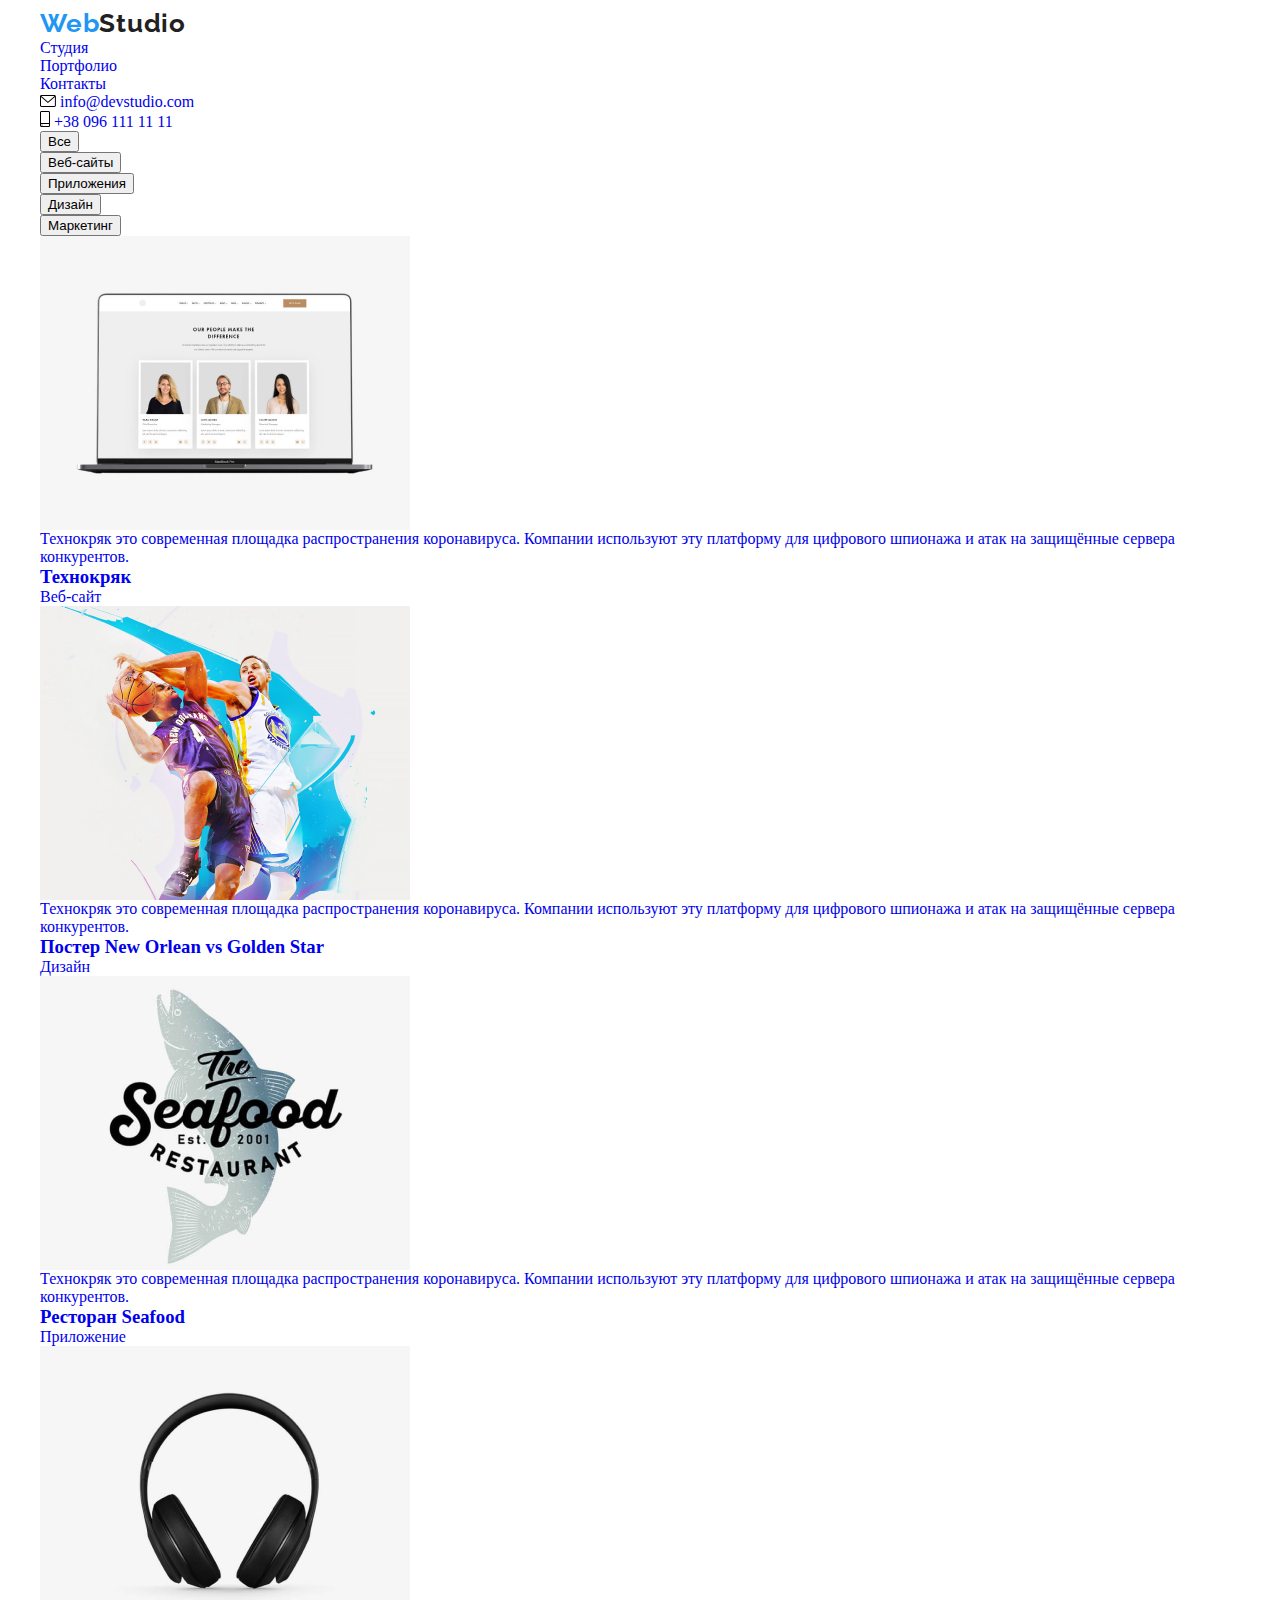
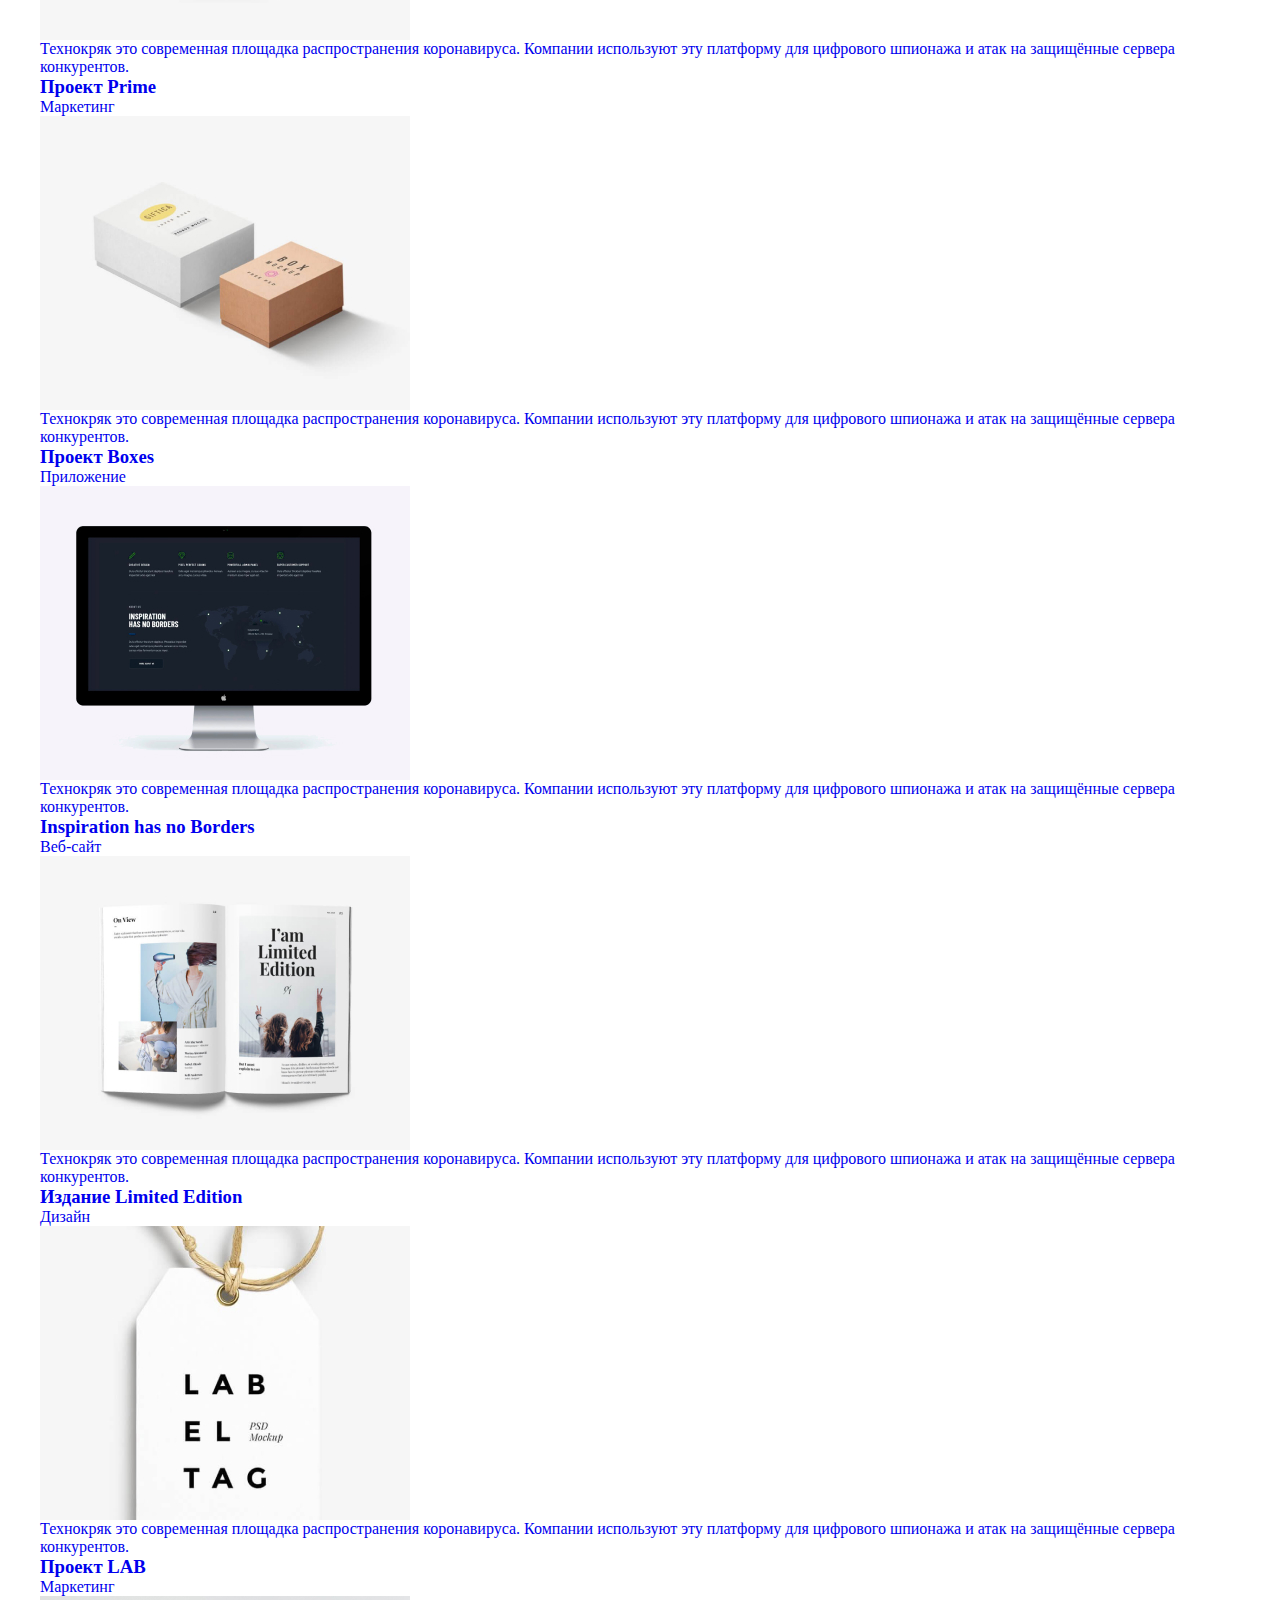
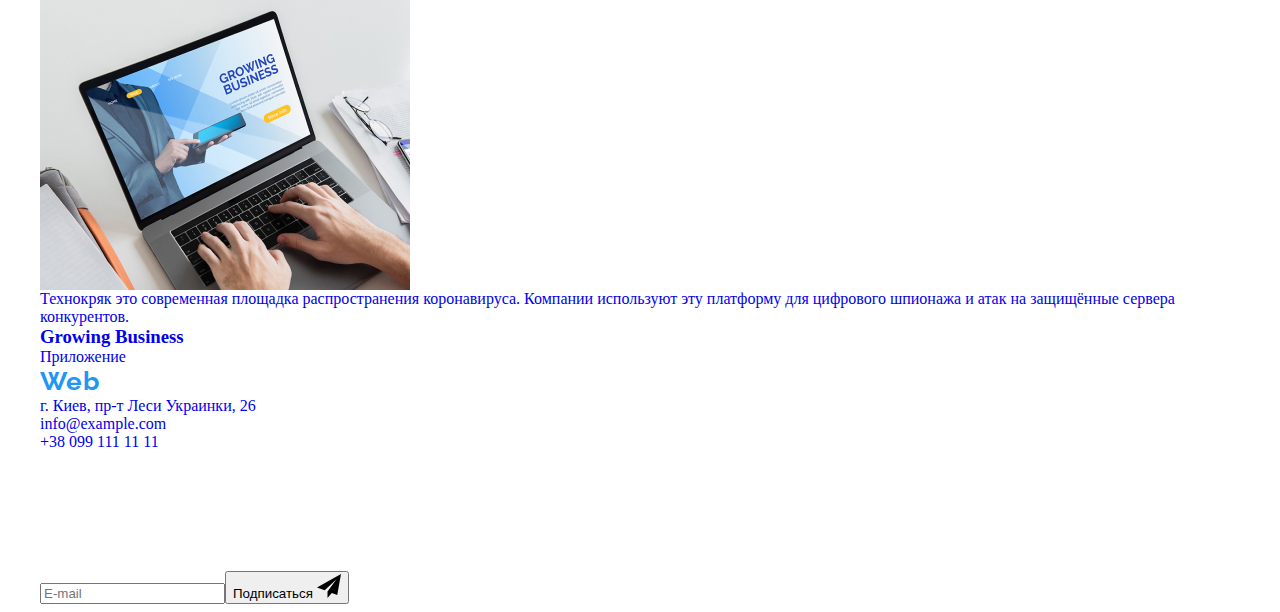
==== commit 1b1de239: "Создает scss" ====
--- a/portfolio.html
+++ b/portfolio.html
@@ -15,7 +15,7 @@
       href="https://fonts.googleapis.com/css2?family=Raleway:wght@700&family=Roboto:wght@400;500;700;900&display=swap"
       rel="stylesheet"
     />
-    <link rel="stylesheet" href="./css/styles.css" />
+    <link rel="stylesheet" href="./css/main.min.css" />
   </head>
   <body>
     <header class="header">
--- a/css/main.min.css
+++ b/css/main.min.css
@@ -0,0 +1 @@
+:root{--primery-text-color: #757575;--title-color: #212121;--secondary-color: #2196f3;--background-color: #2f303a;--secondary-background-color: #f5f4fa;--background-card-color: #ffffff;--background-hero-color: #c4c4c4;--social-icon-light-color: #afb1b8;--light-icon-color: #ffffff;--time-hover: 250ms}.visually-hidden{position:absolute;width:1px;height:1px;margin:-1px;border:0;padding:0;clip:rect(0 0 0 0);overflow:hidden}h1,h2,h3,h4,h5,h6,p{margin:0}ul,ol{margin:0;padding:0}img{display:block}.link{text-decoration:none}.list{list-style:none}address{font-style:normal}.conteiner{width:1200px;padding-right:15px;padding-left:15px;margin:0 auto}.hero-btn{min-width:200px;background-color:var(--secondary-color);box-shadow:0px 4px 4px rgba(0,0,0,.15);border:none;border-radius:4px;padding:10px 30px;font-weight:700;font-size:16px;line-height:1.87;text-align:center;letter-spacing:.06em;color:#fff;transition:background-color var(--time-hover) cubic-bezier(0.4, 0, 0.2, 1)}.hero-btn:hover,.hero-btn:focus{background-color:#188ce8;cursor:pointer}.footer-social{display:flex;flex-direction:column;margin-right:93px}.social-title,.submit-title{margin-bottom:20px;font-weight:700;line-height:1.14;letter-spacing:.03em;text-transform:uppercase;color:var(--light-icon-color)}.social-list{display:flex;align-items:flex-start}.social-list-item:not(:last-child){margin-right:10px}.social-list-link{display:flex;justify-content:center;align-items:center;width:44px;height:44px;background:rgba(255,255,255,.1);border-radius:50%;cursor:pointer;transition:background-color var(--time-hover) cubic-bezier(0.4, 0, 0.2, 1)}.social-list-link:hover,.social-list-link:focus{background-color:var(--secondary-color)}.social-list-icon{width:20px;height:20px;transition:fill var(--time-hover) cubic-bezier(0.4, 0, 0.2, 1)}.social-dark-theme{fill:var(--light-icon-color)}.social-list-link:hover .social-list-icon,.social-list-link:focus .social-list-icon{fill:var(--light-icon-color)}.logo{margin-right:92px;padding-top:24px;padding-bottom:25px;font-family:"Raleway",sans-serif;font-weight:700;font-size:26px;line-height:1.19;letter-spacing:.03em;color:var(--title-color)}.logo:hover,.logo:focus{opacity:.5}.logo-color{color:var(--secondary-color)}.footer-logo{font-family:"Raleway",sans-serif;font-weight:700;font-size:26px;line-height:1.19;letter-spacing:.03em;color:var(--light-icon-color);margin-bottom:20px}.footer-logo:hover,.footer-logo:focus{opacity:.5}/*# sourceMappingURL=main.min.css.map */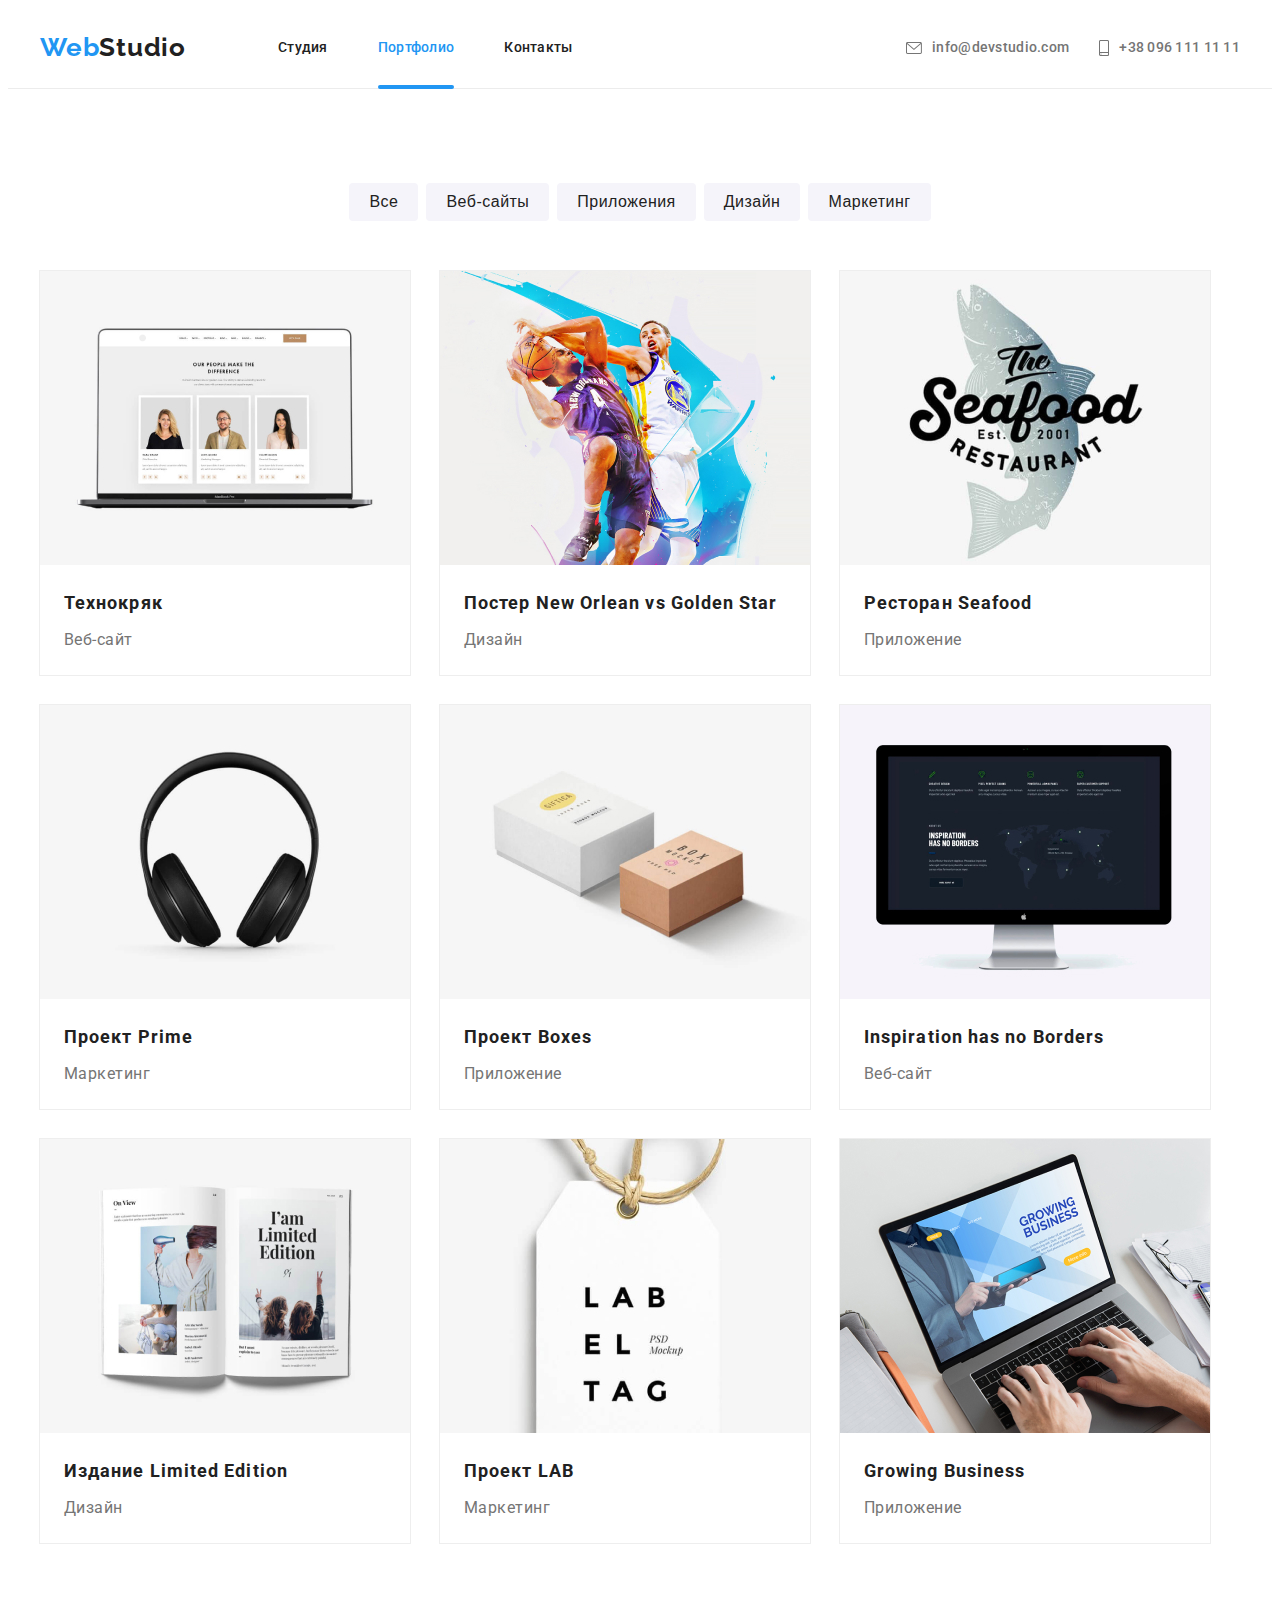
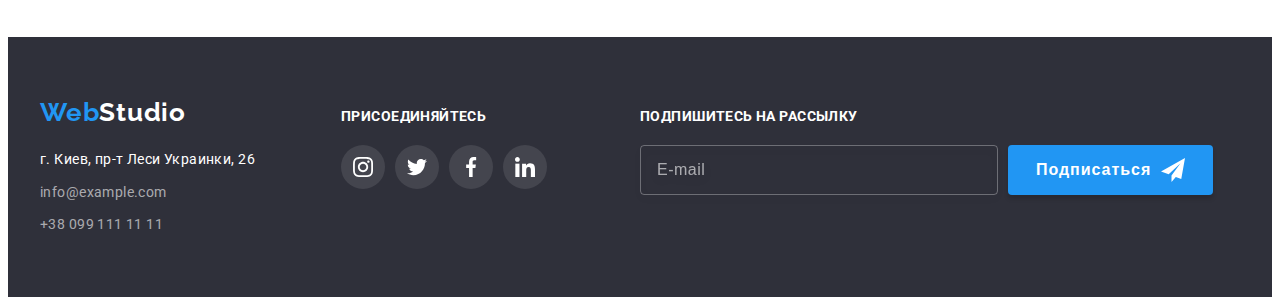
==== commit 4607e817: "Добавляет миксины" ====
--- a/portfolio.html
+++ b/portfolio.html
@@ -70,19 +70,25 @@
           <h1 class="visually-hidden">Фильтр</h1>
           <ul class="btn-list list">
             <li class="btn-item">
-              <button class="modal-btn" type="button">Все</button>
-            </li>
-            <li class="btn-item">
-              <button class="modal-btn" type="button">Веб-сайты</button>
-            </li>
-            <li class="btn-item">
-              <button class="modal-btn" type="button">Приложения</button>
-            </li>
-            <li class="btn-item">
-              <button class="modal-btn" type="button">Дизайн</button>
-            </li>
-            <li class="btn-item">
-              <button class="modal-btn" type="button">Маркетинг</button>
+              <button class="portfolio-list-btn" type="button">Все</button>
+            </li>
+            <li class="btn-item">
+              <button class="portfolio-list-btn" type="button">
+                Веб-сайты
+              </button>
+            </li>
+            <li class="btn-item">
+              <button class="portfolio-list-btn" type="button">
+                Приложения
+              </button>
+            </li>
+            <li class="btn-item">
+              <button class="portfolio-list-btn" type="button">Дизайн</button>
+            </li>
+            <li class="btn-item">
+              <button class="portfolio-list-btn" type="button">
+                Маркетинг
+              </button>
             </li>
           </ul>
           <!-- Portfolio list -->
--- a/css/main.min.css
+++ b/css/main.min.css
@@ -1 +1 @@
-:root{--primery-text-color: #757575;--title-color: #212121;--secondary-color: #2196f3;--background-color: #2f303a;--secondary-background-color: #f5f4fa;--background-card-color: #ffffff;--background-hero-color: #c4c4c4;--social-icon-light-color: #afb1b8;--light-icon-color: #ffffff;--time-hover: 250ms}.visually-hidden{position:absolute;width:1px;height:1px;margin:-1px;border:0;padding:0;clip:rect(0 0 0 0);overflow:hidden}h1,h2,h3,h4,h5,h6,p{margin:0}ul,ol{margin:0;padding:0}img{display:block}.link{text-decoration:none}.list{list-style:none}address{font-style:normal}.conteiner{width:1200px;padding-right:15px;padding-left:15px;margin:0 auto}.hero-btn{min-width:200px;background-color:var(--secondary-color);box-shadow:0px 4px 4px rgba(0,0,0,.15);border:none;border-radius:4px;padding:10px 30px;font-weight:700;font-size:16px;line-height:1.87;text-align:center;letter-spacing:.06em;color:#fff;transition:background-color var(--time-hover) cubic-bezier(0.4, 0, 0.2, 1)}.hero-btn:hover,.hero-btn:focus{background-color:#188ce8;cursor:pointer}.footer-social{display:flex;flex-direction:column;margin-right:93px}.social-title,.submit-title{margin-bottom:20px;font-weight:700;line-height:1.14;letter-spacing:.03em;text-transform:uppercase;color:var(--light-icon-color)}.social-list{display:flex;align-items:flex-start}.social-list-item:not(:last-child){margin-right:10px}.social-list-link{display:flex;justify-content:center;align-items:center;width:44px;height:44px;background:rgba(255,255,255,.1);border-radius:50%;cursor:pointer;transition:background-color var(--time-hover) cubic-bezier(0.4, 0, 0.2, 1)}.social-list-link:hover,.social-list-link:focus{background-color:var(--secondary-color)}.social-list-icon{width:20px;height:20px;transition:fill var(--time-hover) cubic-bezier(0.4, 0, 0.2, 1)}.social-dark-theme{fill:var(--light-icon-color)}.social-list-link:hover .social-list-icon,.social-list-link:focus .social-list-icon{fill:var(--light-icon-color)}.logo{margin-right:92px;padding-top:24px;padding-bottom:25px;font-family:"Raleway",sans-serif;font-weight:700;font-size:26px;line-height:1.19;letter-spacing:.03em;color:var(--title-color)}.logo:hover,.logo:focus{opacity:.5}.logo-color{color:var(--secondary-color)}.footer-logo{font-family:"Raleway",sans-serif;font-weight:700;font-size:26px;line-height:1.19;letter-spacing:.03em;color:var(--light-icon-color);margin-bottom:20px}.footer-logo:hover,.footer-logo:focus{opacity:.5}/*# sourceMappingURL=main.min.css.map */+.visually-hidden{position:absolute;width:1px;height:1px;margin:-1px;border:0;padding:0;clip:rect(0 0 0 0);overflow:hidden}h1,h2,h3,h4,h5,h6,p{margin:0}ul,ol{margin:0;padding:0}img{display:block}.link{text-decoration:none}.list{list-style:none}address{font-style:normal}body{font-family:"Roboto",sans-serif;font-size:14px;color:#757575}.conteiner{width:1200px;padding-right:15px;padding-left:15px;margin:0 auto}.footer .conteiner{display:flex;align-items:baseline}.header .conteiner{display:flex}.section-hero .conteiner{display:flex;flex-direction:column;align-items:center;padding-top:200px;padding-bottom:200px}.hero-btn{min-width:200px;background-color:#2196f3;box-shadow:0px 4px 4px rgba(0,0,0,.15);border:none;border-radius:4px;font-weight:700;font-size:16px;line-height:1.87;text-align:center;letter-spacing:.06em;color:#fff;padding:10px 30px;transition:background-color 250ms cubic-bezier(0.4, 0, 0.2, 1)}.hero-btn:hover,.hero-btn:focus{background-color:#188ce8;cursor:pointer}.footer-btn{display:flex;align-items:center;min-width:200px;background-color:#2196f3;box-shadow:0px 4px 4px rgba(0,0,0,.15);border:none;border-radius:4px;font-weight:700;font-size:16px;line-height:1.87;text-align:center;letter-spacing:.06em;color:#fff;padding:10px 28px;transition:background-color 250ms cubic-bezier(0.4, 0, 0.2, 1)}.footer-btn:hover,.footer-btn:focus{background-color:#188ce8;cursor:pointer}.submit-icon{fill:currentColor;margin-left:10px}.portfolio-list-btn{background:#f5f4fa;border-radius:4px;font-weight:500;font-size:16px;line-height:1.62;text-align:center;letter-spacing:.03em;color:#212121;border:none;padding:6px 20px;transition:color 250ms cubic-bezier(0.4, 0, 0.2, 1),background-color 250ms cubic-bezier(0.4, 0, 0.2, 1)}.portfolio-list-btn:hover,.portfolio-list-btn:focus{color:#fff;background-color:#2196f3;cursor:pointer}.submit-btn{min-width:200px;background-color:#2196f3;box-shadow:0px 4px 4px rgba(0,0,0,.15);border:none;border-radius:4px;font-weight:700;font-size:16px;line-height:1.87;text-align:center;letter-spacing:.06em;color:#fff;min-height:50px;margin-right:auto;margin-left:auto;padding:10px 52px;transition:background-color 250ms cubic-bezier(0.4, 0, 0.2, 1)}.submit-btn:hover,.submit-btn:focus{background-color:#188ce8;cursor:pointer}.footer-social{display:flex;flex-direction:column;margin-right:93px}.social-title,.submit-title{margin-bottom:20px;font-weight:700;font-size:14px;line-height:1.14;letter-spacing:.03em;text-transform:uppercase;color:#fff}.social-list{display:flex;align-items:flex-start}.team-list .social-list{display:flex;justify-content:center;margin-bottom:30px}.social-list-item:not(:last-child){margin-right:10px}.social-list-link{display:flex;justify-content:center;align-items:center;width:44px;height:44px;background:rgba(255,255,255,.1);border-radius:50%;cursor:pointer;transition:background-color 250ms cubic-bezier(0.4, 0, 0.2, 1)}.social-list-link:hover,.social-list-link:focus{background-color:#2196f3}.social-list-icon{width:20px;height:20px;transition:fill 250ms cubic-bezier(0.4, 0, 0.2, 1)}.social-list-link:hover .social-list-icon,.social-list-link:focus .social-list-icon{fill:#fff}.social-dark-theme{fill:#fff}.social-light-theme{fill:#afb1b8}.logo{font-weight:700;font-size:26px;line-height:1.19;letter-spacing:.03em;margin-right:92px;padding-top:24px;padding-bottom:25px;font-family:"Raleway",sans-serif;color:#212121}.logo:hover,.logo:focus{opacity:.5}.logo-color{color:#2196f3}.footer-logo{font-weight:700;font-size:26px;line-height:1.19;letter-spacing:.03em;font-family:"Raleway",sans-serif;color:#fff;margin-bottom:20px}.footer-logo:hover,.footer-logo:focus{opacity:.5}.hero-title{font-weight:900;font-size:44px;line-height:1.36;letter-spacing:.06em;max-width:710px;text-align:center;text-transform:uppercase;color:#fff;margin-bottom:30px}.we-doing-title,.team-title,.customers-title{font-weight:700;font-size:36px;line-height:1.17;letter-spacing:.03em;text-align:center;color:#212121;margin-bottom:50px}.header{border-bottom:1px solid #ececec}.navigation,.navigation-list{display:flex;align-items:center}.contacts-list{display:flex;align-items:center;margin-left:auto}.navigation-list-item:not(:last-child){display:flex;margin-right:50px}.contacts-list-item:not(:last-child){margin-right:30px}.navigation-list-link{display:block;padding-top:32px;padding-bottom:32px;font-weight:500;font-size:14px;line-height:1.14;letter-spacing:.02em;color:#212121;transition:color 250ms cubic-bezier(0.4, 0, 0.2, 1)}.navigation-list-link:hover,.navigation-list-link:focus{color:#2196f3}.head-contacts{display:flex;align-items:center;padding-top:32px;padding-bottom:32px;font-weight:500;font-size:14px;line-height:1.14;letter-spacing:.02em;color:#757575;fill:currentColor;transition:color 250ms cubic-bezier(0.4, 0, 0.2, 1)}.head-contacts:hover,.head-contacts:focus{color:#2196f3}.icon-mail{display:flex;margin-right:10px;transition:fill 250ms cubic-bezier(0.4, 0, 0.2, 1)}.head-contacts:hover .icon-mail,.head-contacts:focus .icon-mail{fill:#2196f3}.icon-smartphone{display:flex;margin-right:10px;transition:fill 250ms cubic-bezier(0.4, 0, 0.2, 1)}.head-contacts:hover .icon-smartphone,.head-contacts:focus .icon-smartphone{fill:#2196f3}.current{position:relative;color:#2196f3}.current::after{display:block;position:absolute;bottom:-1px;content:"";width:100%;height:4px;background:#2196f3;border-radius:2px}.section-hero{max-width:1600px;margin:0 auto;background-color:#c4c4c4;background-image:linear-gradient(rgba(47, 48, 58, 0.4), rgba(47, 48, 58, 0.4)),url(../images/Hero/hero.jpg);background-repeat:no-repeat;background-position:center;background-size:cover}.section-info{padding-top:94px;padding-bottom:94px}.info-list{display:flex}.info-item{max-width:270px}.info-item:not(:last-child){margin-right:30px}.info-icon{display:flex;justify-content:center;padding-top:25px;padding-bottom:25px;background:#f5f4fa;border-radius:4px;margin-bottom:30px}.info-item-title{margin-bottom:10px;font-weight:700;font-size:14px;line-height:1.14;letter-spacing:.03em;text-transform:uppercase;color:#212121}.info-item-text{font-weight:400;font-size:14px;line-height:1.71;letter-spacing:.03em}.section-we-doing{padding-bottom:94px}.we-doing-list{display:flex;justify-content:space-between}.we-doing-item{position:relative}.we-doing-text{position:absolute;display:block;bottom:0;width:100%;padding-top:27px;padding-bottom:27px;font-weight:700;font-size:14px;line-height:1.14;letter-spacing:.03em;text-align:center;text-transform:uppercase;background:rgba(47,48,58,.8);color:#fff}.section-team{padding-top:94px;padding-bottom:94px;background-color:#f5f4fa}.team-list{display:flex;justify-content:space-between}.team-item{background-color:#fff;box-shadow:0px 1px 3px rgba(0,0,0,.12),0px 1px 1px rgba(0,0,0,.14),0px 2px 1px rgba(0,0,0,.2);border-radius:0px 0px 4px 4px}.team-img{margin-bottom:30px}.team-name{font-weight:500;font-size:16px;line-height:1.19;letter-spacing:.03em;text-align:center;color:#212121;margin-bottom:10px}.team-profession{font-weight:400;font-size:16px;line-height:1.19;letter-spacing:.03em;text-align:center;margin-bottom:16px}.section-customers{padding-top:94px;padding-bottom:94px}.customers-list{display:flex}.customers-link{display:flex;justify-content:center;align-items:center;width:170px;height:90px;border:1px solid #afb1b8;border-radius:4px;transition:border-color 250ms cubic-bezier(0.4, 0, 0.2, 1)}.customers-link:hover,.customers-link:focus{border-color:#2196f3;cursor:pointer}.customers-link-pic{display:block;fill:#afb1b8;transition:fill 250ms cubic-bezier(0.4, 0, 0.2, 1)}.customers-link:hover .customers-link-pic,.customers-link:focus .customers-link-pic{fill:#2196f3}.customers-item:not(:last-child){margin-right:30px}.footer{background-color:#2f303a;padding-top:60px;padding-bottom:60px}.footer-contacts{display:flex;flex-direction:column;flex-shrink:0;margin-right:70px;width:231px;font-weight:400;font-size:14px;line-height:1.71;letter-spacing:.03em;color:rgba(255,255,255,.6);transition:color 250ms cubic-bezier(0.4, 0, 0.2, 1)}.footer-contacts:hover,.footer-contacts:focus{color:#2196f3}.address-item:not(:last-child){margin-bottom:9px}.address-map{font-weight:400;font-size:14px;line-height:1.71;letter-spacing:.03em;color:#fff;transition:color 250ms cubic-bezier(0.4, 0, 0.2, 1)}.address-map:hover,.address-map:focus{color:#2196f3}.footer-submit{display:flex;flex-direction:column}.footer-submit-form{display:flex}.footer-submit-input{margin-right:10px;border:1px solid rgba(255,255,255,.3);box-sizing:border-box;filter:drop-shadow(0px 4px 4px rgba(0, 0, 0, 0.15));border-radius:4px;background-color:inherit;padding-top:15px;padding-bottom:15px;padding-left:16px;width:358px;height:50px;font-weight:400;font-size:16px;line-height:1.25;letter-spacing:.03em;color:#fff}.footer-submit-input::placeholder{font-weight:400;font-size:16px;line-height:1.25;letter-spacing:.03em;color:rgba(255,255,255,.6)}.backdrop{position:fixed;top:0;left:0;width:100%;height:100%;background:rgba(0,0,0,.2);opacity:1;visibility:visible;transition:opacity 250ms cubic-bezier(0.4, 0, 0.2, 1),visibility 250ms cubic-bezier(0.4, 0, 0.2, 1)}.backdrop.is-hidden{opacity:0;pointer-events:none;visibility:hidden}.modal{position:absolute;top:50%;left:50%;transform:translate(-50%, -50%) scale(1);transition:transform 250ms cubic-bezier(0.4, 0, 0.2, 1);min-width:528px;min-height:580px;padding:40px;background:#fff;box-shadow:0px 1px 3px rgba(0,0,0,.12),0px 1px 1px rgba(0,0,0,.14),0px 2px 1px rgba(0,0,0,.2);border-radius:4px}.backdrop.is-hidden .modal{transform:translate(-50%, -50%) scale(0.5)}.modal-close{position:absolute;width:30px;height:30px;top:8px;right:8px;background:transparent;border:1px solid rgba(0,0,0,.1);border-radius:50%;cursor:pointer}.modal-icon{position:absolute;top:50%;left:50%;transform:translate(-50%, -50%);fill:#000;transition:fill 250ms cubic-bezier(0.4, 0, 0.2, 1)}.modal-close:hover .modal-icon,.modal-close:focus .modal-icon{fill:#2196f3}.modal-form{display:flex;flex-direction:column}.modal-title{margin-bottom:12px;font-weight:700;font-size:20px;line-height:1.15;letter-spacing:.03em;text-align:center;color:#212121}.modal-form-container{display:flex;flex-direction:column;position:relative;margin-bottom:10px}.modal-label{margin-bottom:4px;font-weight:400;font-size:12px;line-height:1.17;letter-spacing:.01em;color:#757575}.modal-box{position:relative}.modal-box:hover,.modal-box:focus{fill:#2196f3;cursor:pointer}.modal-input{outline:none;width:100%;border:1px solid rgba(33,33,33,.2);box-sizing:border-box;border-radius:4px;padding-top:11px;padding-bottom:11px;padding-left:42px;transition:border-color 250ms cubic-bezier(0.4, 0, 0.2, 1)}.modal-input:hover,.modal-input:focus{border-color:#2196f3;cursor:pointer}.modal-form-icon{position:absolute;top:50%;left:12px;transform:translateY(-50%);pointer-events:none;transition:fill 250ms cubic-bezier(0.4, 0, 0.2, 1)}.modal-input:hover+.modal-form-icon,.modal-input:focus+.modal-form-icon{fill:#2196f3;cursor:pointer}.modal-textarea{outline:none;padding:12px 16px;margin-bottom:20px;resize:none;height:120px;border:1px solid rgba(33,33,33,.2);box-sizing:border-box;border-radius:4px;overflow:scroll;transition:border-color 250ms cubic-bezier(0.4, 0, 0.2, 1)}.modal-textarea::placeholder{font-weight:400;font-size:12px;line-height:1.17;letter-spacing:.01em;color:rgba(117,117,117,.5);transition:color 250ms cubic-bezier(0.4, 0, 0.2, 1)}.modal-textarea:hover,.modal-textarea:focus{border-color:#2196f3;cursor:pointer}.modal-textarea:hover::placeholder,.modal-textarea:hover::placeholder,.modal-textarea:focus::placeholder,.modal-textarea:focus::placeholder{color:#2196f3}.conteiner-checkbox{display:flex;align-items:center;margin-right:auto;margin-bottom:30px;margin-left:auto}.checkbox-label{display:flex;align-items:center;font-weight:400;font-size:14px;line-height:1.71;letter-spacing:.03em;color:#757575}.checkbox-label:hover{cursor:pointer}.checkbox-input{position:absolute;width:1px;height:1px;margin:-1px;border:0;padding:0;clip:rect(0 0 0 0);overflow:hidden}.checkbox-label:focus-within .checkbox-input:checked{background-color:#2196f3;background-image:url("../images/sprite-svg/icon-check.svg");background-repeat:no-repeat;background-position:50% 50%;background-origin:border-box;border-color:transparent}.checkbox-icon{display:inline-block;width:16px;height:15px;margin-right:7px;border:2px solid #000;box-sizing:border-box;border-radius:2px;background-image:none;transition:background-color 250ms cubic-bezier(0.4, 0, 0.2, 1),border-color 250ms cubic-bezier(0.4, 0, 0.2, 1),background-image 250ms cubic-bezier(0.4, 0, 0.2, 1)}.checkbox-label:hover .checkbox-icon,.checkbox-label:focus-within .checkbox-icon{border:2px solid #2196f3;cursor:pointer}.checkbox-input:checked+.checkbox-icon{background-color:#2196f3;background-image:url("../images/sprite-svg/icon-check.svg");background-repeat:no-repeat;background-position:50% 50%;background-origin:border-box;border-color:transparent}.checkbox-link{color:#2196f3}.btn-list{display:flex;justify-content:center;margin-bottom:50px}.btn-item:not(:last-child){margin-right:8px}.portfolio-list{display:flex;flex-wrap:wrap;margin:-15px}.portfolio-list-item{display:flex;margin:15px;outline:1px solid #eee}.portfolio-list-link{transition:box-shadow 250ms cubic-bezier(0.4, 0, 0.2, 1)}.portfolio-list-link:hover,.portfolio-list-link:focus{box-shadow:0px 1px 1px rgba(0,0,0,.12),0px 4px 4px rgba(0,0,0,.06),1px 4px 6px rgba(0,0,0,.16)}.thumb{position:relative;overflow:hidden}.thumb-text{position:absolute;padding:63px 24px;bottom:0;width:100%;height:100%;font-weight:400;font-size:18px;line-height:1.56;letter-spacing:.03em;overflow:scroll;background:rgba(33,150,243,.9);color:#fff;transform:translateY(100%);transition:transform 250ms cubic-bezier(0.4, 0, 0.2, 1)}.portfolio-list-link:hover .thumb-text,.portfolio-list-link:focus .thumb-text{transform:translateY(0)}.portfolio-list-title{font-weight:700;font-size:18px;line-height:2;letter-spacing:.06em;color:#212121;margin-bottom:4px}.portfolio-list-text{font-weight:400;font-size:16px;line-height:1.87;letter-spacing:.03em;color:#757575}.cards-title{padding:20px 24px}.section-portfolio{padding-top:94px;padding-bottom:94px}/*# sourceMappingURL=main.min.css.map */